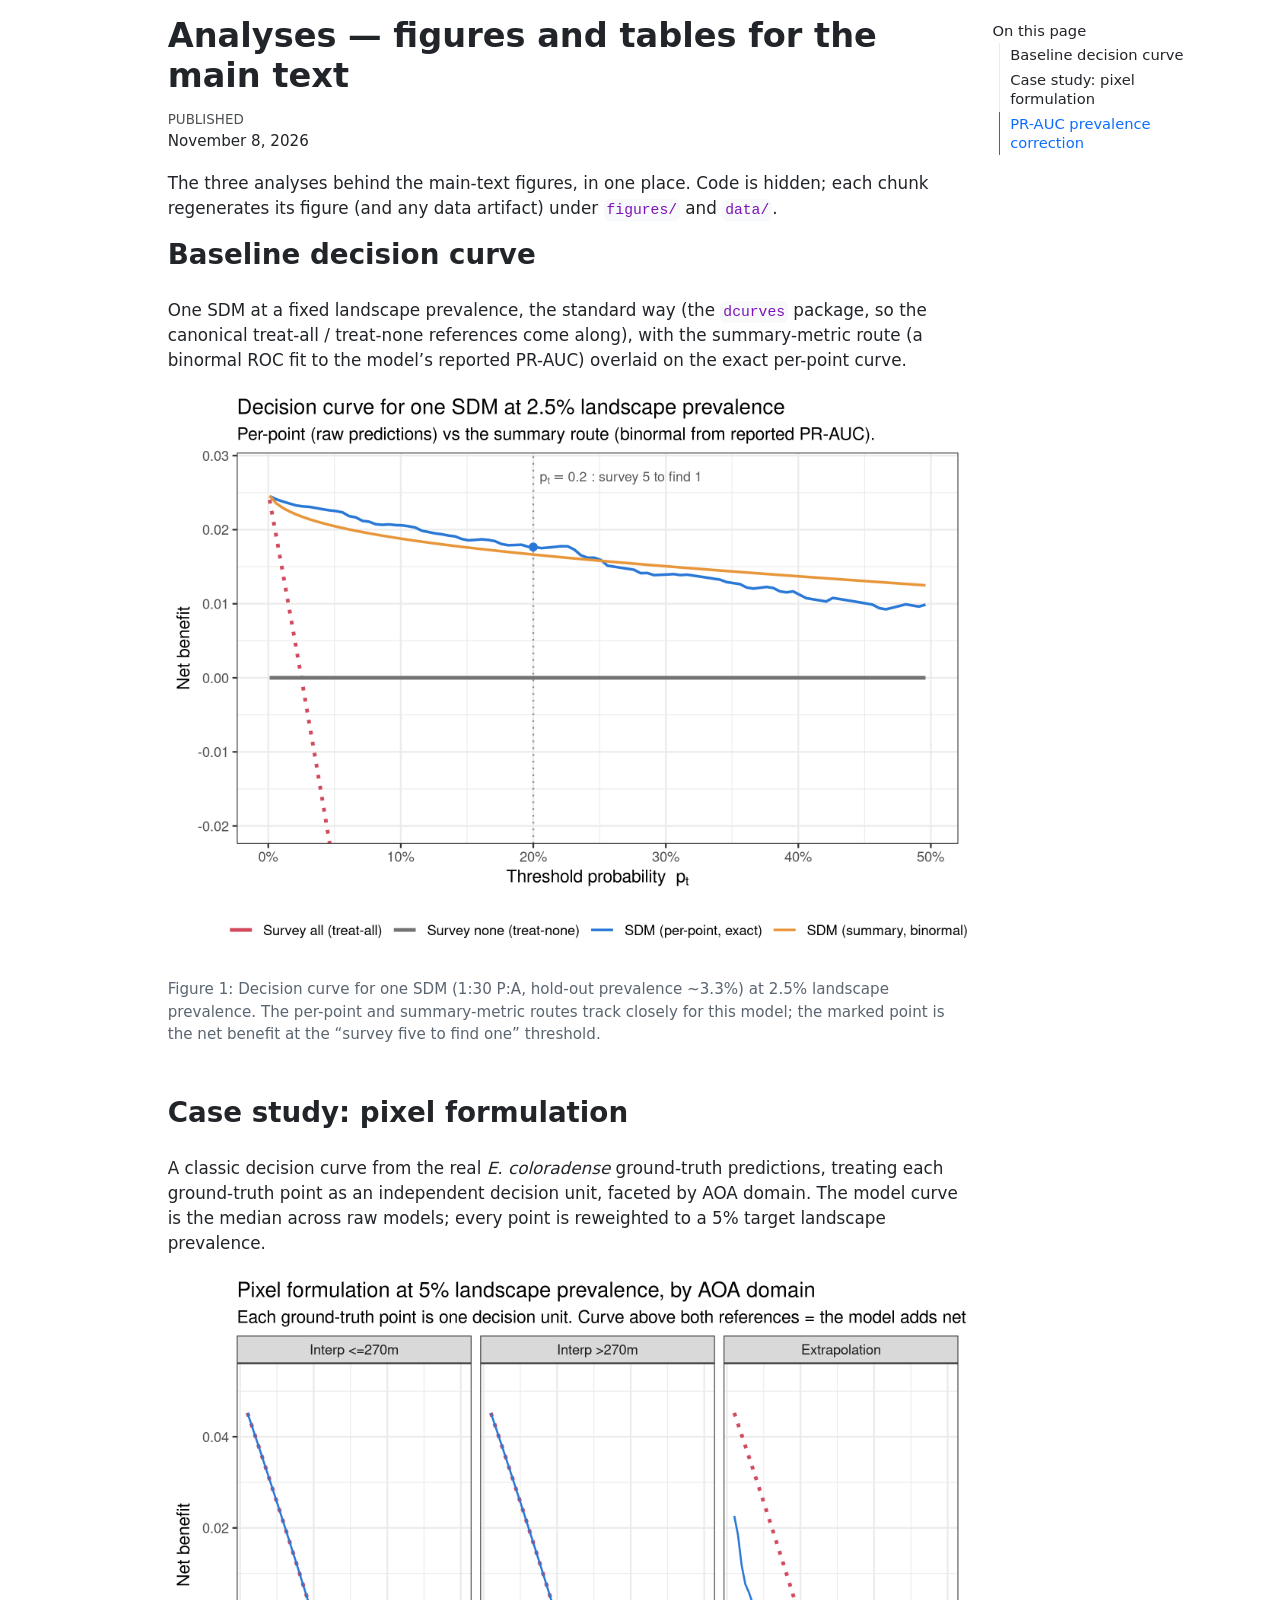
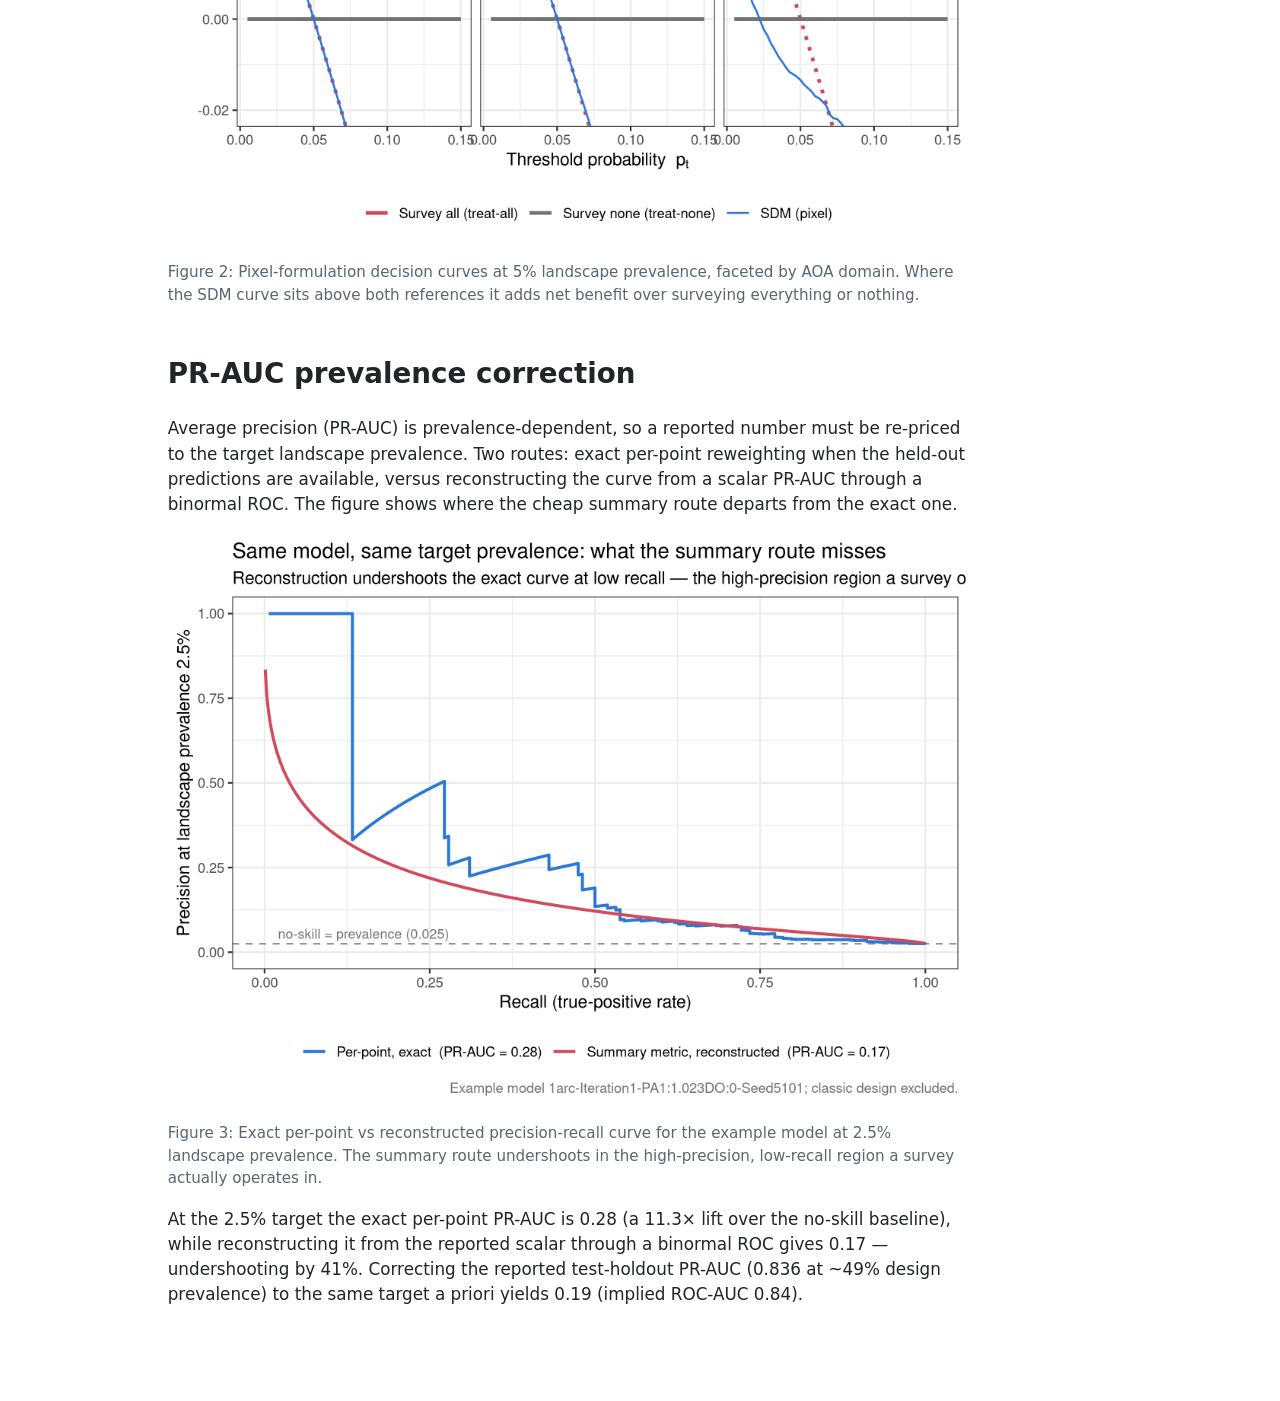
==== docs/manuscript/analyses.html @ 6c085025 "consolidate analyses to a single file" ====
<!DOCTYPE html>
<html xmlns="http://www.w3.org/1999/xhtml" lang="en" xml:lang="en"><head>

<meta charset="utf-8">
<meta name="generator" content="quarto-1.6.36">

<meta name="viewport" content="width=device-width, initial-scale=1.0, user-scalable=yes">

<meta name="dcterms.date" content="2026-11-08">

<title>Analyses — figures and tables for the main text</title>
<style>
code{white-space: pre-wrap;}
span.smallcaps{font-variant: small-caps;}
div.columns{display: flex; gap: min(4vw, 1.5em);}
div.column{flex: auto; overflow-x: auto;}
div.hanging-indent{margin-left: 1.5em; text-indent: -1.5em;}
ul.task-list{list-style: none;}
ul.task-list li input[type="checkbox"] {
  width: 0.8em;
  margin: 0 0.8em 0.2em -1em; /* quarto-specific, see https://github.com/quarto-dev/quarto-cli/issues/4556 */ 
  vertical-align: middle;
}
</style>


<script src="analyses_files/libs/clipboard/clipboard.min.js"></script>
<script src="analyses_files/libs/quarto-html/quarto.js"></script>
<script src="analyses_files/libs/quarto-html/popper.min.js"></script>
<script src="analyses_files/libs/quarto-html/tippy.umd.min.js"></script>
<script src="analyses_files/libs/quarto-html/anchor.min.js"></script>
<link href="analyses_files/libs/quarto-html/tippy.css" rel="stylesheet">
<link href="analyses_files/libs/quarto-html/quarto-syntax-highlighting-01c78b5cd655e4cd89133cf59d535862.css" rel="stylesheet" id="quarto-text-highlighting-styles">
<script src="analyses_files/libs/bootstrap/bootstrap.min.js"></script>
<link href="analyses_files/libs/bootstrap/bootstrap-icons.css" rel="stylesheet">
<link href="analyses_files/libs/bootstrap/bootstrap-7378cd731137d12be44de6bbe0799380.min.css" rel="stylesheet" append-hash="true" id="quarto-bootstrap" data-mode="light">


<link rel="stylesheet" href="../styles.css">
</head>

<body>

<div id="quarto-content" class="page-columns page-rows-contents page-layout-article">
<div id="quarto-margin-sidebar" class="sidebar margin-sidebar">
  <nav id="TOC" role="doc-toc" class="toc-active">
    <h2 id="toc-title">On this page</h2>
   
  <ul class="collapse">
  <li><a href="#baseline-decision-curve" id="toc-baseline-decision-curve" class="nav-link active" data-scroll-target="#baseline-decision-curve">Baseline decision curve</a></li>
  <li><a href="#case-study-pixel-formulation" id="toc-case-study-pixel-formulation" class="nav-link" data-scroll-target="#case-study-pixel-formulation">Case study: pixel formulation</a></li>
  <li><a href="#pr-auc-prevalence-correction" id="toc-pr-auc-prevalence-correction" class="nav-link" data-scroll-target="#pr-auc-prevalence-correction">PR-AUC prevalence correction</a></li>
  </ul>
</nav>
</div>
<main class="content" id="quarto-document-content">

<header id="title-block-header" class="quarto-title-block default">
<div class="quarto-title">
<h1 class="title">Analyses — figures and tables for the main text</h1>
</div>



<div class="quarto-title-meta">

    
    <div>
    <div class="quarto-title-meta-heading">Published</div>
    <div class="quarto-title-meta-contents">
      <p class="date">November 8, 2026</p>
    </div>
  </div>
  
    
  </div>
  


</header>


<p>The three analyses behind the main-text figures, in one place. Code is hidden; each chunk regenerates its figure (and any data artifact) under <code>figures/</code> and <code>data/</code>.</p>
<section id="baseline-decision-curve" class="level2">
<h2 class="anchored" data-anchor-id="baseline-decision-curve">Baseline decision curve</h2>
<p>One SDM at a fixed landscape prevalence, the standard way (the <code>dcurves</code> package, so the canonical treat-all / treat-none references come along), with the summary-metric route (a binormal ROC fit to the model’s reported PR-AUC) overlaid on the exact per-point curve.</p>
<div class="cell" data-layout-align="center">
<div class="cell-output-display">
<div id="fig-baseline-dca" class="quarto-float quarto-figure quarto-figure-center anchored" data-fig-align="center">
<figure class="quarto-float quarto-float-fig figure">
<div aria-describedby="fig-baseline-dca-caption-0ceaefa1-69ba-4598-a22c-09a6ac19f8ca">
<img src="analyses_files/figure-html/fig-baseline-dca-1.png" class="img-fluid quarto-figure quarto-figure-center figure-img" width="1050">
</div>
<figcaption class="quarto-float-caption-bottom quarto-float-caption quarto-float-fig" id="fig-baseline-dca-caption-0ceaefa1-69ba-4598-a22c-09a6ac19f8ca">
Figure&nbsp;1: Decision curve for one SDM (1:30 P:A, hold-out prevalence ~3.3%) at 2.5% landscape prevalence. The per-point and summary-metric routes track closely for this model; the marked point is the net benefit at the “survey five to find one” threshold.
</figcaption>
</figure>
</div>
</div>
</div>
</section>
<section id="case-study-pixel-formulation" class="level2">
<h2 class="anchored" data-anchor-id="case-study-pixel-formulation">Case study: pixel formulation</h2>
<p>A classic decision curve from the real <em>E. coloradense</em> ground-truth predictions, treating each ground-truth point as an independent decision unit, faceted by AOA domain. The model curve is the median across raw models; every point is reweighted to a 5% target landscape prevalence.</p>
<div class="cell" data-layout-align="center">
<div class="cell-output-display">
<div id="fig-casestudy-pixel" class="quarto-float quarto-figure quarto-figure-center anchored" data-fig-align="center">
<figure class="quarto-float quarto-float-fig figure">
<div aria-describedby="fig-casestudy-pixel-caption-0ceaefa1-69ba-4598-a22c-09a6ac19f8ca">
<img src="analyses_files/figure-html/fig-casestudy-pixel-1.png" class="img-fluid quarto-figure quarto-figure-center figure-img" width="1050">
</div>
<figcaption class="quarto-float-caption-bottom quarto-float-caption quarto-float-fig" id="fig-casestudy-pixel-caption-0ceaefa1-69ba-4598-a22c-09a6ac19f8ca">
Figure&nbsp;2: Pixel-formulation decision curves at 5% landscape prevalence, faceted by AOA domain. Where the SDM curve sits above both references it adds net benefit over surveying everything or nothing.
</figcaption>
</figure>
</div>
</div>
</div>
</section>
<section id="pr-auc-prevalence-correction" class="level2">
<h2 class="anchored" data-anchor-id="pr-auc-prevalence-correction">PR-AUC prevalence correction</h2>
<p>Average precision (PR-AUC) is prevalence-dependent, so a reported number must be re-priced to the target landscape prevalence. Two routes: exact per-point reweighting when the held-out predictions are available, versus reconstructing the curve from a scalar PR-AUC through a binormal ROC. The figure shows where the cheap summary route departs from the exact one.</p>
<div class="cell" data-layout-align="center">
<div class="cell-output-display">
<div id="fig-pr-summary-vs-perpoint" class="quarto-float quarto-figure quarto-figure-center anchored" data-fig-align="center">
<figure class="quarto-float quarto-float-fig figure">
<div aria-describedby="fig-pr-summary-vs-perpoint-caption-0ceaefa1-69ba-4598-a22c-09a6ac19f8ca">
<img src="analyses_files/figure-html/fig-pr-summary-vs-perpoint-1.png" class="img-fluid quarto-figure quarto-figure-center figure-img" width="1050">
</div>
<figcaption class="quarto-float-caption-bottom quarto-float-caption quarto-float-fig" id="fig-pr-summary-vs-perpoint-caption-0ceaefa1-69ba-4598-a22c-09a6ac19f8ca">
Figure&nbsp;3: Exact per-point vs reconstructed precision-recall curve for the example model at 2.5% landscape prevalence. The summary route undershoots in the high-precision, low-recall region a survey actually operates in.
</figcaption>
</figure>
</div>
</div>
</div>
<p>At the 2.5% target the exact per-point PR-AUC is 0.28 (a 11.3× lift over the no-skill baseline), while reconstructing it from the reported scalar through a binormal ROC gives 0.17 — undershooting by 41%. Correcting the reported test-holdout PR-AUC (0.836 at ~49% design prevalence) to the same target a priori yields 0.19 (implied ROC-AUC 0.84).</p>
</section>

</main>
<!-- /main column -->
<script id="quarto-html-after-body" type="application/javascript">
window.document.addEventListener("DOMContentLoaded", function (event) {
  const toggleBodyColorMode = (bsSheetEl) => {
    const mode = bsSheetEl.getAttribute("data-mode");
    const bodyEl = window.document.querySelector("body");
    if (mode === "dark") {
      bodyEl.classList.add("quarto-dark");
      bodyEl.classList.remove("quarto-light");
    } else {
      bodyEl.classList.add("quarto-light");
      bodyEl.classList.remove("quarto-dark");
    }
  }
  const toggleBodyColorPrimary = () => {
    const bsSheetEl = window.document.querySelector("link#quarto-bootstrap");
    if (bsSheetEl) {
      toggleBodyColorMode(bsSheetEl);
    }
  }
  toggleBodyColorPrimary();  
  const icon = "";
  const anchorJS = new window.AnchorJS();
  anchorJS.options = {
    placement: 'right',
    icon: icon
  };
  anchorJS.add('.anchored');
  const isCodeAnnotation = (el) => {
    for (const clz of el.classList) {
      if (clz.startsWith('code-annotation-')) {                     
        return true;
      }
    }
    return false;
  }
  const onCopySuccess = function(e) {
    // button target
    const button = e.trigger;
    // don't keep focus
    button.blur();
    // flash "checked"
    button.classList.add('code-copy-button-checked');
    var currentTitle = button.getAttribute("title");
    button.setAttribute("title", "Copied!");
    let tooltip;
    if (window.bootstrap) {
      button.setAttribute("data-bs-toggle", "tooltip");
      button.setAttribute("data-bs-placement", "left");
      button.setAttribute("data-bs-title", "Copied!");
      tooltip = new bootstrap.Tooltip(button, 
        { trigger: "manual", 
          customClass: "code-copy-button-tooltip",
          offset: [0, -8]});
      tooltip.show();    
    }
    setTimeout(function() {
      if (tooltip) {
        tooltip.hide();
        button.removeAttribute("data-bs-title");
        button.removeAttribute("data-bs-toggle");
        button.removeAttribute("data-bs-placement");
      }
      button.setAttribute("title", currentTitle);
      button.classList.remove('code-copy-button-checked');
    }, 1000);
    // clear code selection
    e.clearSelection();
  }
  const getTextToCopy = function(trigger) {
      const codeEl = trigger.previousElementSibling.cloneNode(true);
      for (const childEl of codeEl.children) {
        if (isCodeAnnotation(childEl)) {
          childEl.remove();
        }
      }
      return codeEl.innerText;
  }
  const clipboard = new window.ClipboardJS('.code-copy-button:not([data-in-quarto-modal])', {
    text: getTextToCopy
  });
  clipboard.on('success', onCopySuccess);
  if (window.document.getElementById('quarto-embedded-source-code-modal')) {
    const clipboardModal = new window.ClipboardJS('.code-copy-button[data-in-quarto-modal]', {
      text: getTextToCopy,
      container: window.document.getElementById('quarto-embedded-source-code-modal')
    });
    clipboardModal.on('success', onCopySuccess);
  }
    var localhostRegex = new RegExp(/^(?:http|https):\/\/localhost\:?[0-9]*\//);
    var mailtoRegex = new RegExp(/^mailto:/);
      var filterRegex = new RegExp('/' + window.location.host + '/');
    var isInternal = (href) => {
        return filterRegex.test(href) || localhostRegex.test(href) || mailtoRegex.test(href);
    }
    // Inspect non-navigation links and adorn them if external
 	var links = window.document.querySelectorAll('a[href]:not(.nav-link):not(.navbar-brand):not(.toc-action):not(.sidebar-link):not(.sidebar-item-toggle):not(.pagination-link):not(.no-external):not([aria-hidden]):not(.dropdown-item):not(.quarto-navigation-tool):not(.about-link)');
    for (var i=0; i<links.length; i++) {
      const link = links[i];
      if (!isInternal(link.href)) {
        // undo the damage that might have been done by quarto-nav.js in the case of
        // links that we want to consider external
        if (link.dataset.originalHref !== undefined) {
          link.href = link.dataset.originalHref;
        }
      }
    }
  function tippyHover(el, contentFn, onTriggerFn, onUntriggerFn) {
    const config = {
      allowHTML: true,
      maxWidth: 500,
      delay: 100,
      arrow: false,
      appendTo: function(el) {
          return el.parentElement;
      },
      interactive: true,
      interactiveBorder: 10,
      theme: 'quarto',
      placement: 'bottom-start',
    };
    if (contentFn) {
      config.content = contentFn;
    }
    if (onTriggerFn) {
      config.onTrigger = onTriggerFn;
    }
    if (onUntriggerFn) {
      config.onUntrigger = onUntriggerFn;
    }
    window.tippy(el, config); 
  }
  const noterefs = window.document.querySelectorAll('a[role="doc-noteref"]');
  for (var i=0; i<noterefs.length; i++) {
    const ref = noterefs[i];
    tippyHover(ref, function() {
      // use id or data attribute instead here
      let href = ref.getAttribute('data-footnote-href') || ref.getAttribute('href');
      try { href = new URL(href).hash; } catch {}
      const id = href.replace(/^#\/?/, "");
      const note = window.document.getElementById(id);
      if (note) {
        return note.innerHTML;
      } else {
        return "";
      }
    });
  }
  const xrefs = window.document.querySelectorAll('a.quarto-xref');
  const processXRef = (id, note) => {
    // Strip column container classes
    const stripColumnClz = (el) => {
      el.classList.remove("page-full", "page-columns");
      if (el.children) {
        for (const child of el.children) {
          stripColumnClz(child);
        }
      }
    }
    stripColumnClz(note)
    if (id === null || id.startsWith('sec-')) {
      // Special case sections, only their first couple elements
      const container = document.createElement("div");
      if (note.children && note.children.length > 2) {
        container.appendChild(note.children[0].cloneNode(true));
        for (let i = 1; i < note.children.length; i++) {
          const child = note.children[i];
          if (child.tagName === "P" && child.innerText === "") {
            continue;
          } else {
            container.appendChild(child.cloneNode(true));
            break;
          }
        }
        if (window.Quarto?.typesetMath) {
          window.Quarto.typesetMath(container);
        }
        return container.innerHTML
      } else {
        if (window.Quarto?.typesetMath) {
          window.Quarto.typesetMath(note);
        }
        return note.innerHTML;
      }
    } else {
      // Remove any anchor links if they are present
      const anchorLink = note.querySelector('a.anchorjs-link');
      if (anchorLink) {
        anchorLink.remove();
      }
      if (window.Quarto?.typesetMath) {
        window.Quarto.typesetMath(note);
      }
      if (note.classList.contains("callout")) {
        return note.outerHTML;
      } else {
        return note.innerHTML;
      }
    }
  }
  for (var i=0; i<xrefs.length; i++) {
    const xref = xrefs[i];
    tippyHover(xref, undefined, function(instance) {
      instance.disable();
      let url = xref.getAttribute('href');
      let hash = undefined; 
      if (url.startsWith('#')) {
        hash = url;
      } else {
        try { hash = new URL(url).hash; } catch {}
      }
      if (hash) {
        const id = hash.replace(/^#\/?/, "");
        const note = window.document.getElementById(id);
        if (note !== null) {
          try {
            const html = processXRef(id, note.cloneNode(true));
            instance.setContent(html);
          } finally {
            instance.enable();
            instance.show();
          }
        } else {
          // See if we can fetch this
          fetch(url.split('#')[0])
          .then(res => res.text())
          .then(html => {
            const parser = new DOMParser();
            const htmlDoc = parser.parseFromString(html, "text/html");
            const note = htmlDoc.getElementById(id);
            if (note !== null) {
              const html = processXRef(id, note);
              instance.setContent(html);
            } 
          }).finally(() => {
            instance.enable();
            instance.show();
          });
        }
      } else {
        // See if we can fetch a full url (with no hash to target)
        // This is a special case and we should probably do some content thinning / targeting
        fetch(url)
        .then(res => res.text())
        .then(html => {
          const parser = new DOMParser();
          const htmlDoc = parser.parseFromString(html, "text/html");
          const note = htmlDoc.querySelector('main.content');
          if (note !== null) {
            // This should only happen for chapter cross references
            // (since there is no id in the URL)
            // remove the first header
            if (note.children.length > 0 && note.children[0].tagName === "HEADER") {
              note.children[0].remove();
            }
            const html = processXRef(null, note);
            instance.setContent(html);
          } 
        }).finally(() => {
          instance.enable();
          instance.show();
        });
      }
    }, function(instance) {
    });
  }
      let selectedAnnoteEl;
      const selectorForAnnotation = ( cell, annotation) => {
        let cellAttr = 'data-code-cell="' + cell + '"';
        let lineAttr = 'data-code-annotation="' +  annotation + '"';
        const selector = 'span[' + cellAttr + '][' + lineAttr + ']';
        return selector;
      }
      const selectCodeLines = (annoteEl) => {
        const doc = window.document;
        const targetCell = annoteEl.getAttribute("data-target-cell");
        const targetAnnotation = annoteEl.getAttribute("data-target-annotation");
        const annoteSpan = window.document.querySelector(selectorForAnnotation(targetCell, targetAnnotation));
        const lines = annoteSpan.getAttribute("data-code-lines").split(",");
        const lineIds = lines.map((line) => {
          return targetCell + "-" + line;
        })
        let top = null;
        let height = null;
        let parent = null;
        if (lineIds.length > 0) {
            //compute the position of the single el (top and bottom and make a div)
            const el = window.document.getElementById(lineIds[0]);
            top = el.offsetTop;
            height = el.offsetHeight;
            parent = el.parentElement.parentElement;
          if (lineIds.length > 1) {
            const lastEl = window.document.getElementById(lineIds[lineIds.length - 1]);
            const bottom = lastEl.offsetTop + lastEl.offsetHeight;
            height = bottom - top;
          }
          if (top !== null && height !== null && parent !== null) {
            // cook up a div (if necessary) and position it 
            let div = window.document.getElementById("code-annotation-line-highlight");
            if (div === null) {
              div = window.document.createElement("div");
              div.setAttribute("id", "code-annotation-line-highlight");
              div.style.position = 'absolute';
              parent.appendChild(div);
            }
            div.style.top = top - 2 + "px";
            div.style.height = height + 4 + "px";
            div.style.left = 0;
            let gutterDiv = window.document.getElementById("code-annotation-line-highlight-gutter");
            if (gutterDiv === null) {
              gutterDiv = window.document.createElement("div");
              gutterDiv.setAttribute("id", "code-annotation-line-highlight-gutter");
              gutterDiv.style.position = 'absolute';
              const codeCell = window.document.getElementById(targetCell);
              const gutter = codeCell.querySelector('.code-annotation-gutter');
              gutter.appendChild(gutterDiv);
            }
            gutterDiv.style.top = top - 2 + "px";
            gutterDiv.style.height = height + 4 + "px";
          }
          selectedAnnoteEl = annoteEl;
        }
      };
      const unselectCodeLines = () => {
        const elementsIds = ["code-annotation-line-highlight", "code-annotation-line-highlight-gutter"];
        elementsIds.forEach((elId) => {
          const div = window.document.getElementById(elId);
          if (div) {
            div.remove();
          }
        });
        selectedAnnoteEl = undefined;
      };
        // Handle positioning of the toggle
    window.addEventListener(
      "resize",
      throttle(() => {
        elRect = undefined;
        if (selectedAnnoteEl) {
          selectCodeLines(selectedAnnoteEl);
        }
      }, 10)
    );
    function throttle(fn, ms) {
    let throttle = false;
    let timer;
      return (...args) => {
        if(!throttle) { // first call gets through
            fn.apply(this, args);
            throttle = true;
        } else { // all the others get throttled
            if(timer) clearTimeout(timer); // cancel #2
            timer = setTimeout(() => {
              fn.apply(this, args);
              timer = throttle = false;
            }, ms);
        }
      };
    }
      // Attach click handler to the DT
      const annoteDls = window.document.querySelectorAll('dt[data-target-cell]');
      for (const annoteDlNode of annoteDls) {
        annoteDlNode.addEventListener('click', (event) => {
          const clickedEl = event.target;
          if (clickedEl !== selectedAnnoteEl) {
            unselectCodeLines();
            const activeEl = window.document.querySelector('dt[data-target-cell].code-annotation-active');
            if (activeEl) {
              activeEl.classList.remove('code-annotation-active');
            }
            selectCodeLines(clickedEl);
            clickedEl.classList.add('code-annotation-active');
          } else {
            // Unselect the line
            unselectCodeLines();
            clickedEl.classList.remove('code-annotation-active');
          }
        });
      }
  const findCites = (el) => {
    const parentEl = el.parentElement;
    if (parentEl) {
      const cites = parentEl.dataset.cites;
      if (cites) {
        return {
          el,
          cites: cites.split(' ')
        };
      } else {
        return findCites(el.parentElement)
      }
    } else {
      return undefined;
    }
  };
  var bibliorefs = window.document.querySelectorAll('a[role="doc-biblioref"]');
  for (var i=0; i<bibliorefs.length; i++) {
    const ref = bibliorefs[i];
    const citeInfo = findCites(ref);
    if (citeInfo) {
      tippyHover(citeInfo.el, function() {
        var popup = window.document.createElement('div');
        citeInfo.cites.forEach(function(cite) {
          var citeDiv = window.document.createElement('div');
          citeDiv.classList.add('hanging-indent');
          citeDiv.classList.add('csl-entry');
          var biblioDiv = window.document.getElementById('ref-' + cite);
          if (biblioDiv) {
            citeDiv.innerHTML = biblioDiv.innerHTML;
          }
          popup.appendChild(citeDiv);
        });
        return popup.innerHTML;
      });
    }
  }
});
</script>
</div> <!-- /content -->




</body></html>
---- docs/manuscript/analyses_files/libs/quarto-html/tippy.css ----
.tippy-box[data-animation=fade][data-state=hidden]{opacity:0}[data-tippy-root]{max-width:calc(100vw - 10px)}.tippy-box{position:relative;background-color:#333;color:#fff;border-radius:4px;font-size:14px;line-height:1.4;white-space:normal;outline:0;transition-property:transform,visibility,opacity}.tippy-box[data-placement^=top]>.tippy-arrow{bottom:0}.tippy-box[data-placement^=top]>.tippy-arrow:before{bottom:-7px;left:0;border-width:8px 8px 0;border-top-color:initial;transform-origin:center top}.tippy-box[data-placement^=bottom]>.tippy-arrow{top:0}.tippy-box[data-placement^=bottom]>.tippy-arrow:before{top:-7px;left:0;border-width:0 8px 8px;border-bottom-color:initial;transform-origin:center bottom}.tippy-box[data-placement^=left]>.tippy-arrow{right:0}.tippy-box[data-placement^=left]>.tippy-arrow:before{border-width:8px 0 8px 8px;border-left-color:initial;right:-7px;transform-origin:center left}.tippy-box[data-placement^=right]>.tippy-arrow{left:0}.tippy-box[data-placement^=right]>.tippy-arrow:before{left:-7px;border-width:8px 8px 8px 0;border-right-color:initial;transform-origin:center right}.tippy-box[data-inertia][data-state=visible]{transition-timing-function:cubic-bezier(.54,1.5,.38,1.11)}.tippy-arrow{width:16px;height:16px;color:#333}.tippy-arrow:before{content:"";position:absolute;border-color:transparent;border-style:solid}.tippy-content{position:relative;padding:5px 9px;z-index:1}
---- docs/manuscript/analyses_files/libs/quarto-html/quarto-syntax-highlighting-01c78b5cd655e4cd89133cf59d535862.css ----
/* quarto syntax highlight colors */
:root {
  --quarto-hl-ot-color: #003B4F;
  --quarto-hl-at-color: #657422;
  --quarto-hl-ss-color: #20794D;
  --quarto-hl-an-color: #5E5E5E;
  --quarto-hl-fu-color: #4758AB;
  --quarto-hl-st-color: #20794D;
  --quarto-hl-cf-color: #003B4F;
  --quarto-hl-op-color: #5E5E5E;
  --quarto-hl-er-color: #AD0000;
  --quarto-hl-bn-color: #AD0000;
  --quarto-hl-al-color: #AD0000;
  --quarto-hl-va-color: #111111;
  --quarto-hl-bu-color: inherit;
  --quarto-hl-ex-color: inherit;
  --quarto-hl-pp-color: #AD0000;
  --quarto-hl-in-color: #5E5E5E;
  --quarto-hl-vs-color: #20794D;
  --quarto-hl-wa-color: #5E5E5E;
  --quarto-hl-do-color: #5E5E5E;
  --quarto-hl-im-color: #00769E;
  --quarto-hl-ch-color: #20794D;
  --quarto-hl-dt-color: #AD0000;
  --quarto-hl-fl-color: #AD0000;
  --quarto-hl-co-color: #5E5E5E;
  --quarto-hl-cv-color: #5E5E5E;
  --quarto-hl-cn-color: #8f5902;
  --quarto-hl-sc-color: #5E5E5E;
  --quarto-hl-dv-color: #AD0000;
  --quarto-hl-kw-color: #003B4F;
}

/* other quarto variables */
:root {
  --quarto-font-monospace: SFMono-Regular, Menlo, Monaco, Consolas, "Liberation Mono", "Courier New", monospace;
}

pre > code.sourceCode > span {
  color: #003B4F;
}

code span {
  color: #003B4F;
}

code.sourceCode > span {
  color: #003B4F;
}

div.sourceCode,
div.sourceCode pre.sourceCode {
  color: #003B4F;
}

code span.ot {
  color: #003B4F;
  font-style: inherit;
}

code span.at {
  color: #657422;
  font-style: inherit;
}

code span.ss {
  color: #20794D;
  font-style: inherit;
}

code span.an {
  color: #5E5E5E;
  font-style: inherit;
}

code span.fu {
  color: #4758AB;
  font-style: inherit;
}

code span.st {
  color: #20794D;
  font-style: inherit;
}

code span.cf {
  color: #003B4F;
  font-weight: bold;
  font-style: inherit;
}

code span.op {
  color: #5E5E5E;
  font-style: inherit;
}

code span.er {
  color: #AD0000;
  font-style: inherit;
}

code span.bn {
  color: #AD0000;
  font-style: inherit;
}

code span.al {
  color: #AD0000;
  font-style: inherit;
}

code span.va {
  color: #111111;
  font-style: inherit;
}

code span.bu {
  font-style: inherit;
}

code span.ex {
  font-style: inherit;
}

code span.pp {
  color: #AD0000;
  font-style: inherit;
}

code span.in {
  color: #5E5E5E;
  font-style: inherit;
}

code span.vs {
  color: #20794D;
  font-style: inherit;
}

code span.wa {
  color: #5E5E5E;
  font-style: italic;
}

code span.do {
  color: #5E5E5E;
  font-style: italic;
}

code span.im {
  color: #00769E;
  font-style: inherit;
}

code span.ch {
  color: #20794D;
  font-style: inherit;
}

code span.dt {
  color: #AD0000;
  font-style: inherit;
}

code span.fl {
  color: #AD0000;
  font-style: inherit;
}

code span.co {
  color: #5E5E5E;
  font-style: inherit;
}

code span.cv {
  color: #5E5E5E;
  font-style: italic;
}

code span.cn {
  color: #8f5902;
  font-style: inherit;
}

code span.sc {
  color: #5E5E5E;
  font-style: inherit;
}

code span.dv {
  color: #AD0000;
  font-style: inherit;
}

code span.kw {
  color: #003B4F;
  font-weight: bold;
  font-style: inherit;
}

.prevent-inlining {
  content: "</";
}

/*# sourceMappingURL=b864b4b3bfc832830bc29b9fb759e26b.css.map */
---- docs/styles.css ----
/* --- DCA tutorial styling (tuned for the dark "moon" theme) ------- */

:root {
  --surface-1:   rgba(255, 255, 255, 0.035);
  --text-primary: #e9ecef;
  --text-secondary: #adb5bd;
  --muted: #868e96;
  --series-model: #3987e5;   /* blue   - use the model     (dark step) */
  --series-all:   #d95926;   /* orange - survey every site (dark step) */
  --series-none:  #868e96;   /* gray   - survey nothing              */
  --pos: #37b24d;
  --neg: #ff6b6b;
  --panel-bg: rgba(255, 255, 255, 0.045);
  --panel-border: rgba(255, 255, 255, 0.13);
}

/* The interactive block sits in a soft panel so it reads as "the tool". */
.widget {
  background: var(--panel-bg);
  border: 1px solid var(--panel-border);
  border-radius: 12px;
  padding: 1.1rem 1.25rem 1.4rem;
  margin: 1.5rem 0;
}

/* Observable Inputs labels inherit theme text; nudge spacing */
.widget form { margin: 0.1rem 0; }

/* Readout tiles */
.readouts {
  display: flex;
  flex-wrap: wrap;
  gap: 0.75rem;
  margin-top: 1rem;
}
.tile {
  flex: 1 1 160px;
  background: var(--surface-1);
  border: 1px solid var(--panel-border);
  border-radius: 10px;
  padding: 0.7rem 0.85rem;
}
.tile .label {
  font-size: 0.78rem;
  color: var(--text-secondary);
  line-height: 1.25;
}
.tile .value {
  font-size: 1.6rem;
  font-weight: 600;
  font-variant-numeric: tabular-nums;
  margin-top: 0.15rem;
  color: var(--text-primary);
}
.tile .value.pos { color: var(--pos); }
.tile .value.neg { color: var(--neg); }
.tile .sub {
  font-size: 0.74rem;
  color: var(--muted);
  margin-top: 0.1rem;
}

.verdict {
  margin-top: 1rem;
  padding: 0.8rem 1rem;
  border-radius: 10px;
  border-left: 4px solid var(--muted);
  background: var(--surface-1);
  font-size: 0.95rem;
  line-height: 1.5;
}
.verdict.win  { border-left-color: var(--pos); }
.verdict.tie  { border-left-color: var(--series-all); }
.verdict.lose { border-left-color: var(--neg); }

/* Inline color chips used in prose */
.chip {
  display: inline-block;
  width: 0.72em; height: 0.72em;
  border-radius: 2px;
  margin-right: 0.15em;
}
.chip-model { background: var(--series-model); }
.chip-all   { background: var(--series-all); }
.chip-none  { background: var(--series-none); }

.formula {
  background: var(--surface-1);
  border: 1px solid var(--panel-border);
  border-radius: 8px;
  padding: 0.6rem 0.9rem;
  margin: 1rem 0;
}

/* Plot figures: transparent so the panel shows through; light text */
.widget figure, .widget svg { background: transparent !important; }
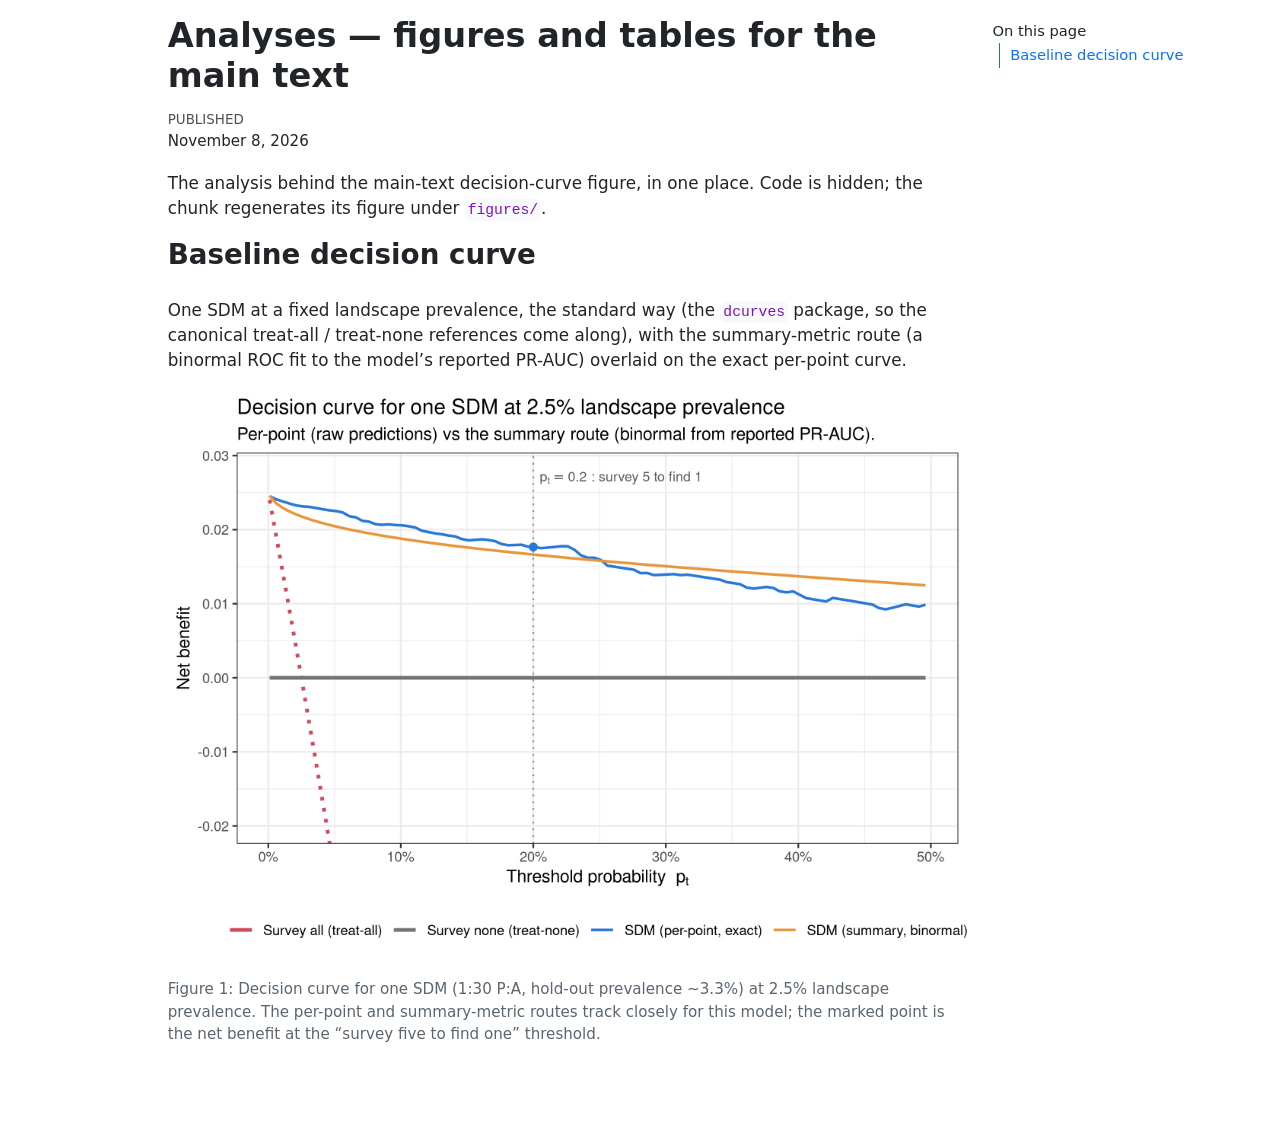
==== commit 8c54e49b: "consolidate analyses 2" ====
--- a/docs/manuscript/analyses.html
+++ b/docs/manuscript/analyses.html
@@ -48,8 +48,6 @@
    
   <ul class="collapse">
   <li><a href="#baseline-decision-curve" id="toc-baseline-decision-curve" class="nav-link active" data-scroll-target="#baseline-decision-curve">Baseline decision curve</a></li>
-  <li><a href="#case-study-pixel-formulation" id="toc-case-study-pixel-formulation" class="nav-link" data-scroll-target="#case-study-pixel-formulation">Case study: pixel formulation</a></li>
-  <li><a href="#pr-auc-prevalence-correction" id="toc-pr-auc-prevalence-correction" class="nav-link" data-scroll-target="#pr-auc-prevalence-correction">PR-AUC prevalence correction</a></li>
   </ul>
 </nav>
 </div>
@@ -80,7 +78,7 @@
 </header>
 
 
-<p>The three analyses behind the main-text figures, in one place. Code is hidden; each chunk regenerates its figure (and any data artifact) under <code>figures/</code> and <code>data/</code>.</p>
+<p>The analysis behind the main-text decision-curve figure, in one place. Code is hidden; the chunk regenerates its figure under <code>figures/</code>.</p>
 <section id="baseline-decision-curve" class="level2">
 <h2 class="anchored" data-anchor-id="baseline-decision-curve">Baseline decision curve</h2>
 <p>One SDM at a fixed landscape prevalence, the standard way (the <code>dcurves</code> package, so the canonical treat-all / treat-none references come along), with the summary-metric route (a binormal ROC fit to the model’s reported PR-AUC) overlaid on the exact per-point curve.</p>
@@ -98,43 +96,6 @@
 </div>
 </div>
 </div>
-</section>
-<section id="case-study-pixel-formulation" class="level2">
-<h2 class="anchored" data-anchor-id="case-study-pixel-formulation">Case study: pixel formulation</h2>
-<p>A classic decision curve from the real <em>E. coloradense</em> ground-truth predictions, treating each ground-truth point as an independent decision unit, faceted by AOA domain. The model curve is the median across raw models; every point is reweighted to a 5% target landscape prevalence.</p>
-<div class="cell" data-layout-align="center">
-<div class="cell-output-display">
-<div id="fig-casestudy-pixel" class="quarto-float quarto-figure quarto-figure-center anchored" data-fig-align="center">
-<figure class="quarto-float quarto-float-fig figure">
-<div aria-describedby="fig-casestudy-pixel-caption-0ceaefa1-69ba-4598-a22c-09a6ac19f8ca">
-<img src="analyses_files/figure-html/fig-casestudy-pixel-1.png" class="img-fluid quarto-figure quarto-figure-center figure-img" width="1050">
-</div>
-<figcaption class="quarto-float-caption-bottom quarto-float-caption quarto-float-fig" id="fig-casestudy-pixel-caption-0ceaefa1-69ba-4598-a22c-09a6ac19f8ca">
-Figure&nbsp;2: Pixel-formulation decision curves at 5% landscape prevalence, faceted by AOA domain. Where the SDM curve sits above both references it adds net benefit over surveying everything or nothing.
-</figcaption>
-</figure>
-</div>
-</div>
-</div>
-</section>
-<section id="pr-auc-prevalence-correction" class="level2">
-<h2 class="anchored" data-anchor-id="pr-auc-prevalence-correction">PR-AUC prevalence correction</h2>
-<p>Average precision (PR-AUC) is prevalence-dependent, so a reported number must be re-priced to the target landscape prevalence. Two routes: exact per-point reweighting when the held-out predictions are available, versus reconstructing the curve from a scalar PR-AUC through a binormal ROC. The figure shows where the cheap summary route departs from the exact one.</p>
-<div class="cell" data-layout-align="center">
-<div class="cell-output-display">
-<div id="fig-pr-summary-vs-perpoint" class="quarto-float quarto-figure quarto-figure-center anchored" data-fig-align="center">
-<figure class="quarto-float quarto-float-fig figure">
-<div aria-describedby="fig-pr-summary-vs-perpoint-caption-0ceaefa1-69ba-4598-a22c-09a6ac19f8ca">
-<img src="analyses_files/figure-html/fig-pr-summary-vs-perpoint-1.png" class="img-fluid quarto-figure quarto-figure-center figure-img" width="1050">
-</div>
-<figcaption class="quarto-float-caption-bottom quarto-float-caption quarto-float-fig" id="fig-pr-summary-vs-perpoint-caption-0ceaefa1-69ba-4598-a22c-09a6ac19f8ca">
-Figure&nbsp;3: Exact per-point vs reconstructed precision-recall curve for the example model at 2.5% landscape prevalence. The summary route undershoots in the high-precision, low-recall region a survey actually operates in.
-</figcaption>
-</figure>
-</div>
-</div>
-</div>
-<p>At the 2.5% target the exact per-point PR-AUC is 0.28 (a 11.3× lift over the no-skill baseline), while reconstructing it from the reported scalar through a binormal ROC gives 0.17 — undershooting by 41%. Correcting the reported test-holdout PR-AUC (0.836 at ~49% design prevalence) to the same target a priori yields 0.19 (implied ROC-AUC 0.84).</p>
 </section>
 
 </main>
